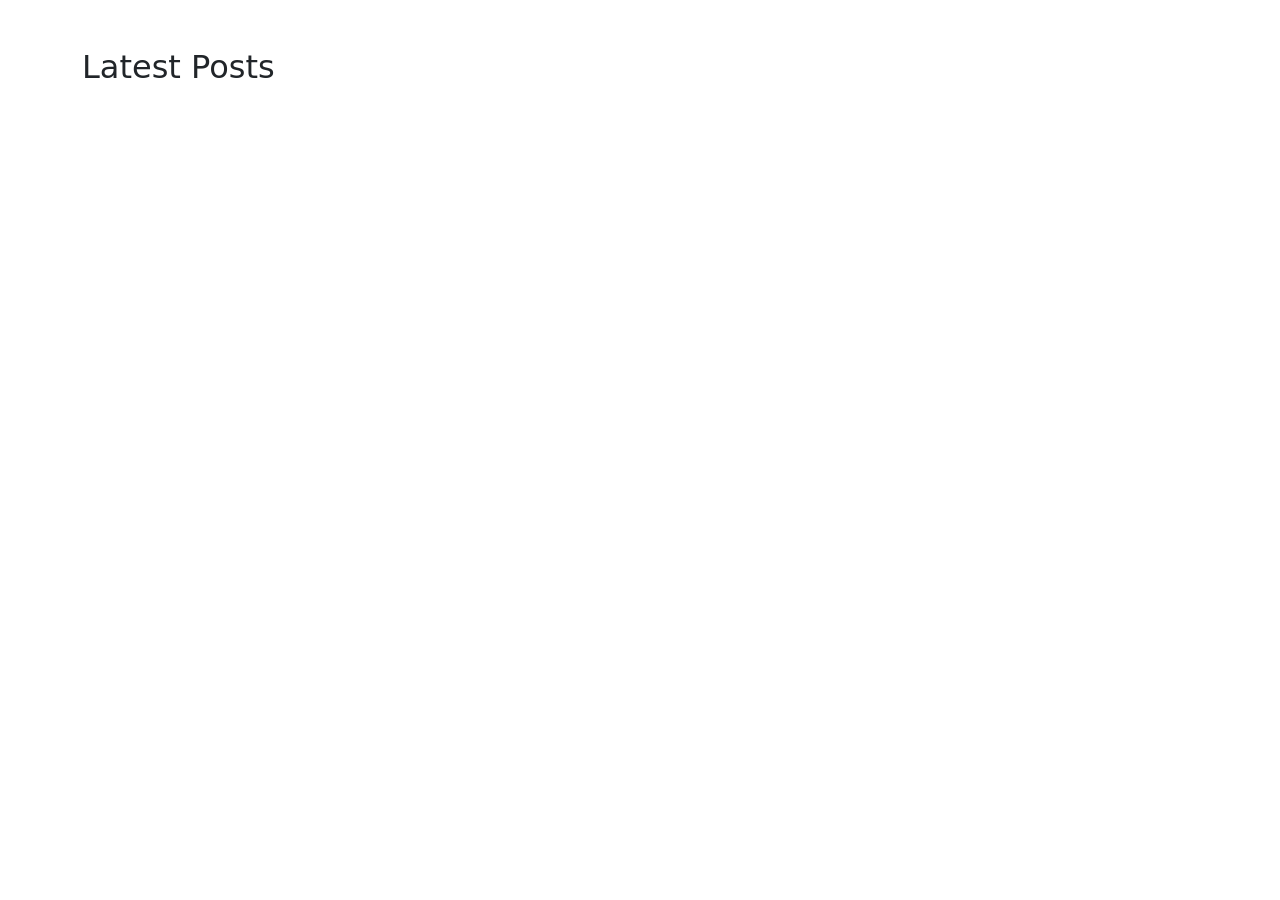
==== projects/portfolio_bootstrap/blog.html @ 954003f8 "[LAYOUT] Setup 2-column blog structure" ====
<!DOCTYPE html>
<html lang="en">
<head>
    <meta charset="UTF-8">
    <meta name="viewport" content="width=device-width, initial-scale=1.0">
    <title>Document</title>
    <link href="https://cdn.jsdelivr.net/npm/bootstrap@5.3.8/dist/css/bootstrap.min.css" rel="stylesheet" integrity="sha384-sRIl4kxILFvY47J16cr9ZwB07vP4J8+LH7qKQnuqkuIAvNWLzeN8tE5YBujZqJLB" crossorigin="anonymous">
    <link rel="stylesheet" href="css/blog.css">
</head>
<body>
    <div class="container my-5">
        <div class="row">
            <div class="col-lg-8">
                <h2 class="mb-4">Latest Posts</h2>
                </div>

            <div class="col-lg-4">
                </div>
        </div>
    </div>
    <script src="https://cdn.jsdelivr.net/npm/bootstrap@5.3.8/dist/js/bootstrap.bundle.min.js" integrity="sha384-FKyoEForCGlyvwx9Hj09JcYn3nv7wiPVlz7YYwJrWVcXK/BmnVDxM+D2scQbITxI" crossorigin="anonymous"></script>    
</body>
</html>
---- projects/portfolio_bootstrap/css/blog.css ----
.sticky-top {
    position: sticky;
    top: 100px; /* Cố định cách mép trên màn hình 100px (để không bị lẹm vào navbar nếu có) */
    z-index: 1; /* Đảm bảo sidebar luôn hiển thị phía trên các phần tử khác */
}

  /* * ĐOẠN 2: CARD STYLING
   * Định dạng lại giao diện của các khối Card (bài viết, widget) trông hiện đại và mượt mà hơn.
   */
.card {
    border: none; /* Bỏ viền mặc định của Bootstrap */
    box-shadow: 0 2px 15px rgba(0, 0, 0, 0.08); /* Đổ bóng nhẹ xung quanh */
    border-radius: 12px; /* Bo tròn các góc 12px */
}
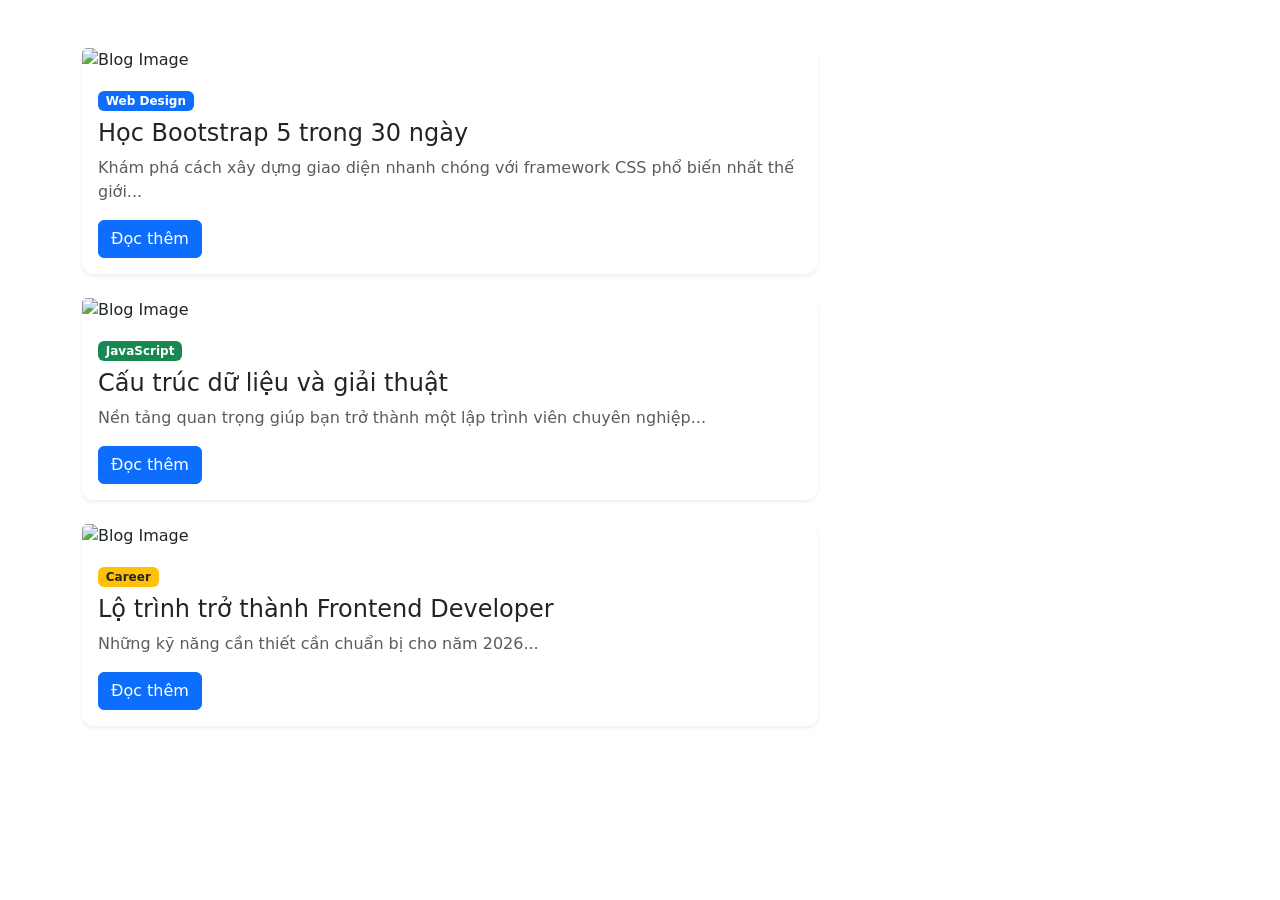
==== commit 11cc8913: "[FEATURE] Add three blog post cards" ====
--- a/projects/portfolio_bootstrap/blog.html
+++ b/projects/portfolio_bootstrap/blog.html
@@ -11,7 +11,35 @@
     <div class="container my-5">
         <div class="row">
             <div class="col-lg-8">
-                <h2 class="mb-4">Latest Posts</h2>
+            <article class="card mb-4 border-0 shadow-sm">
+                <img src="https://picsum.photos/800/400?random=1" class="card-img-top" alt="Blog Image">
+                <div class="card-body">
+                    <span class="badge bg-primary mb-2">Web Design</span>
+                    <h3 class="card-title h4">Học Bootstrap 5 trong 30 ngày</h3>
+                    <p class="card-text text-muted">Khám phá cách xây dựng giao diện nhanh chóng với framework CSS phổ biến nhất thế giới...</p>
+                    <a href="#" class="btn btn-primary">Đọc thêm</a>
+                </div>
+            </article>
+
+            <article class="card mb-4 border-0 shadow-sm">
+                <img src="https://picsum.photos/800/400?random=2" class="card-img-top" alt="Blog Image">
+                <div class="card-body">
+                    <span class="badge bg-success mb-2">JavaScript</span>
+                    <h3 class="card-title h4">Cấu trúc dữ liệu và giải thuật</h3>
+                    <p class="card-text text-muted">Nền tảng quan trọng giúp bạn trở thành một lập trình viên chuyên nghiệp...</p>
+                    <a href="#" class="btn btn-primary">Đọc thêm</a>
+                </div>
+            </article>
+
+            <article class="card mb-4 border-0 shadow-sm">
+                <img src="https://picsum.photos/800/400?random=3" class="card-img-top" alt="Blog Image">
+                <div class="card-body">
+                    <span class="badge bg-warning text-dark mb-2">Career</span>
+                    <h3 class="card-title h4">Lộ trình trở thành Frontend Developer</h3>
+                    <p class="card-text text-muted">Những kỹ năng cần thiết cần chuẩn bị cho năm 2026...</p>
+                    <a href="#" class="btn btn-primary">Đọc thêm</a>
+                </div>
+            </article>
                 </div>
 
             <div class="col-lg-4">
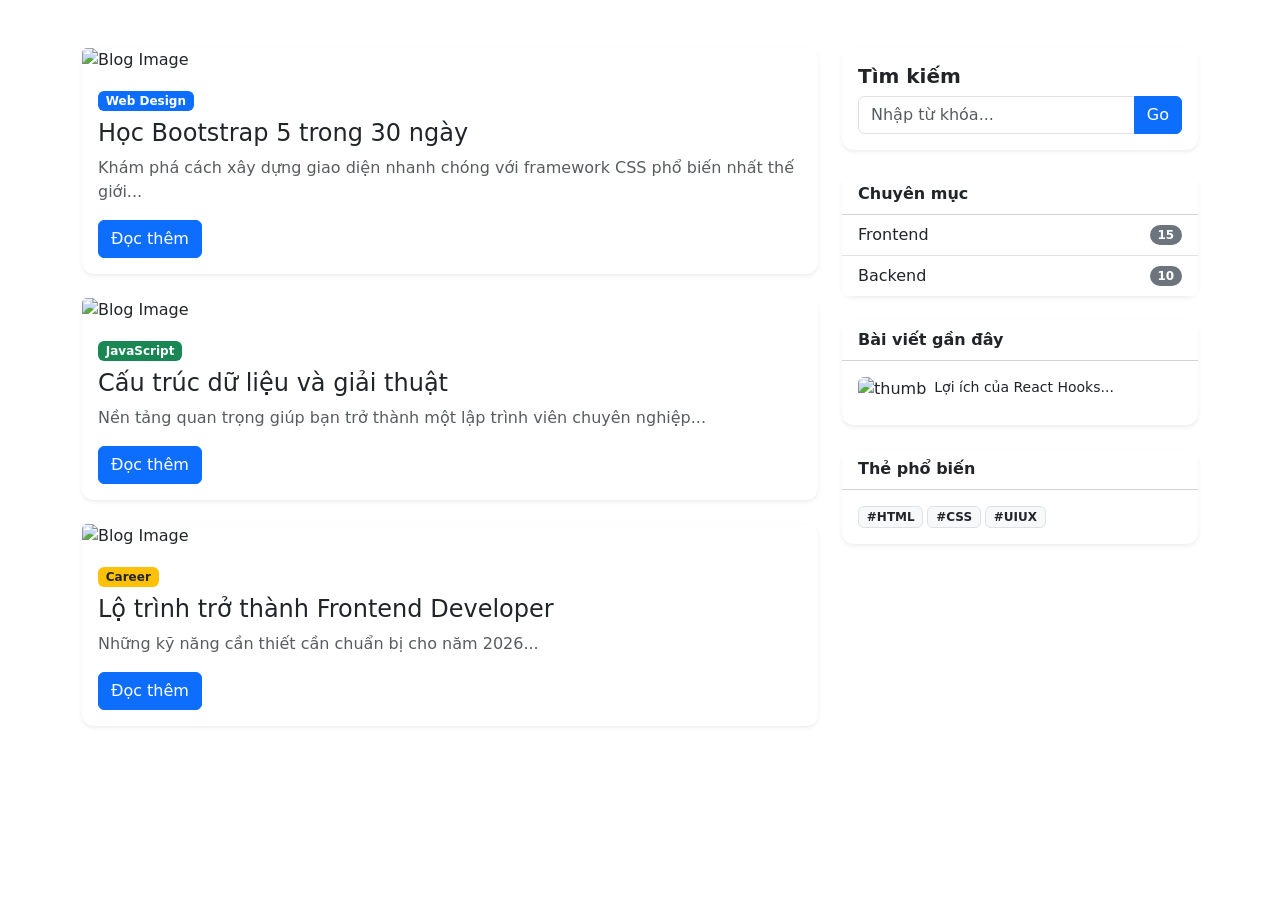
==== commit a45ff18b: "[UI] Implement four sidebar widgets" ====
--- a/projects/portfolio_bootstrap/blog.html
+++ b/projects/portfolio_bootstrap/blog.html
@@ -43,6 +43,48 @@
                 </div>
 
             <div class="col-lg-4">
+                <div class="sidebar-content">
+                    <div class="card mb-4 shadow-sm border-0">
+                        <div class="card-body">
+                            <h5 class="fw-bold">Tìm kiếm</h5>
+                            <div class="input-group">
+                                <input type="text" class="form-control" placeholder="Nhập từ khóa...">
+                                <button class="btn btn-primary">Go</button>
+                            </div>
+                        </div>
+                    </div>
+
+                    <div class="card mb-4 shadow-sm border-0">
+                        <div class="card-header bg-white fw-bold">Chuyên mục</div>
+                        <ul class="list-group list-group-flush">
+                            <li class="list-group-item d-flex justify-content-between align-items-center">
+                                Frontend <span class="badge bg-secondary rounded-pill">15</span>
+                            </li>
+                            <li class="list-group-item d-flex justify-content-between align-items-center">
+                                Backend <span class="badge bg-secondary rounded-pill">10</span>
+                            </li>
+                        </ul>
+                    </div>
+
+                    <div class="card mb-4 shadow-sm border-0">
+                        <div class="card-header bg-white fw-bold">Bài viết gần đây</div>
+                        <div class="card-body">
+                            <div class="d-flex mb-2">
+                                <img src="https://picsum.photos/50/50?random=1" class="rounded me-2" alt="thumb">
+                                <p class="small mb-0">Lợi ích của React Hooks...</p>
+                            </div>
+                        </div>
+                    </div>
+
+                    <div class="card mb-4 shadow-sm border-0">
+                        <div class="card-header bg-white fw-bold">Thẻ phổ biến</div>
+                        <div class="card-body flex-wrap gap-1 d-flex">
+                            <span class="badge bg-light text-dark border">#HTML</span>
+                            <span class="badge bg-light text-dark border">#CSS</span>
+                            <span class="badge bg-light text-dark border">#UIUX</span>
+                        </div>
+                    </div>
+                </div>
                 </div>
         </div>
     </div>
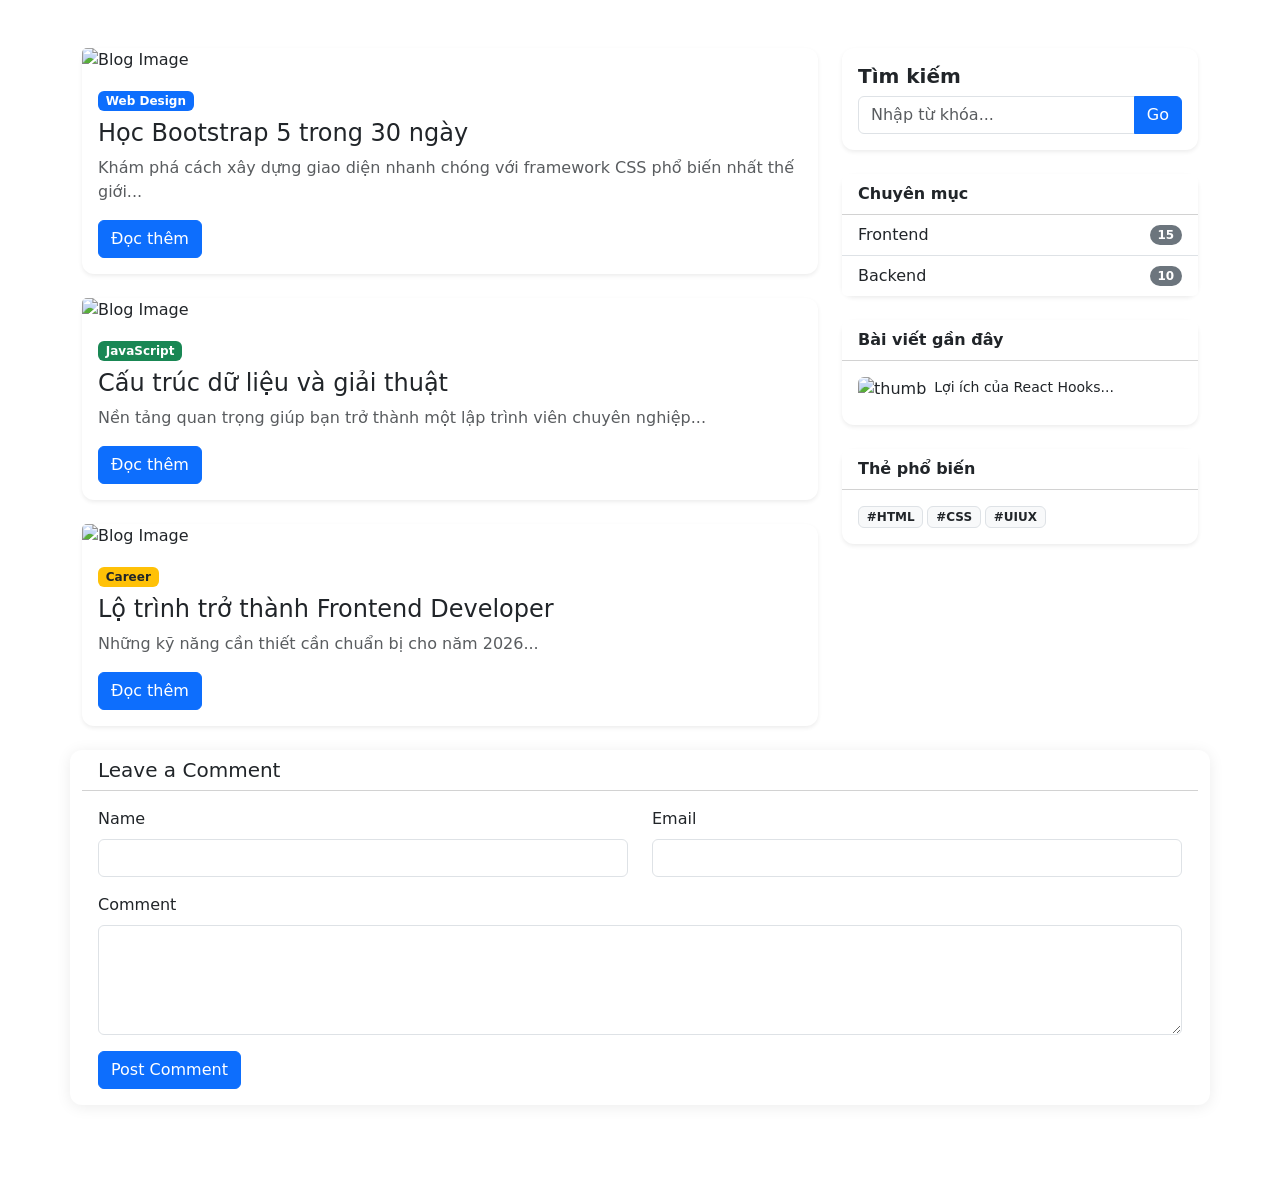
==== commit 9cff0b75: "[UI] Create comment form layout" ====
--- a/projects/portfolio_bootstrap/blog.html
+++ b/projects/portfolio_bootstrap/blog.html
@@ -86,6 +86,30 @@
                     </div>
                 </div>
                 </div>
+            <div class="card mb-4">
+            <div class="card-header bg-white">
+                <h5 class="mb-0">Leave a Comment</h5>
+            </div>
+            <div class="card-body">
+                <form>
+                    <div class="row">
+                        <div class="col-md-6 mb-3">
+                            <label for="name" class="form-label">Name</label>
+                            <input type="text" class="form-control" id="name" required>
+                        </div>
+                        <div class="col-md-6 mb-3">
+                            <label for="email" class="form-label">Email</label>
+                            <input type="email" class="form-control" id="email" required>
+                        </div>
+                    </div>
+                    <div class="mb-3">
+                        <label for="comment" class="form-label">Comment</label>
+                        <textarea class="form-control" id="comment" rows="4" required></textarea>
+                    </div>
+                    <button type="submit" class="btn btn-primary">Post Comment</button>
+                </form>
+            </div>
+        </div>
         </div>
     </div>
     <script src="https://cdn.jsdelivr.net/npm/bootstrap@5.3.8/dist/js/bootstrap.bundle.min.js" integrity="sha384-FKyoEForCGlyvwx9Hj09JcYn3nv7wiPVlz7YYwJrWVcXK/BmnVDxM+D2scQbITxI" crossorigin="anonymous"></script>    
--- a/projects/portfolio_bootstrap/css/blog.css
+++ b/projects/portfolio_bootstrap/css/blog.css
@@ -1,13 +1,9 @@
-
 .sticky-top {
     position: sticky;
     top: 100px; /* Cố định cách mép trên màn hình 100px (để không bị lẹm vào navbar nếu có) */
     z-index: 1; /* Đảm bảo sidebar luôn hiển thị phía trên các phần tử khác */
 }
 
-  /* * ĐOẠN 2: CARD STYLING
-   * Định dạng lại giao diện của các khối Card (bài viết, widget) trông hiện đại và mượt mà hơn.
-   */
 .card {
     border: none; /* Bỏ viền mặc định của Bootstrap */
     box-shadow: 0 2px 15px rgba(0, 0, 0, 0.08); /* Đổ bóng nhẹ xung quanh */
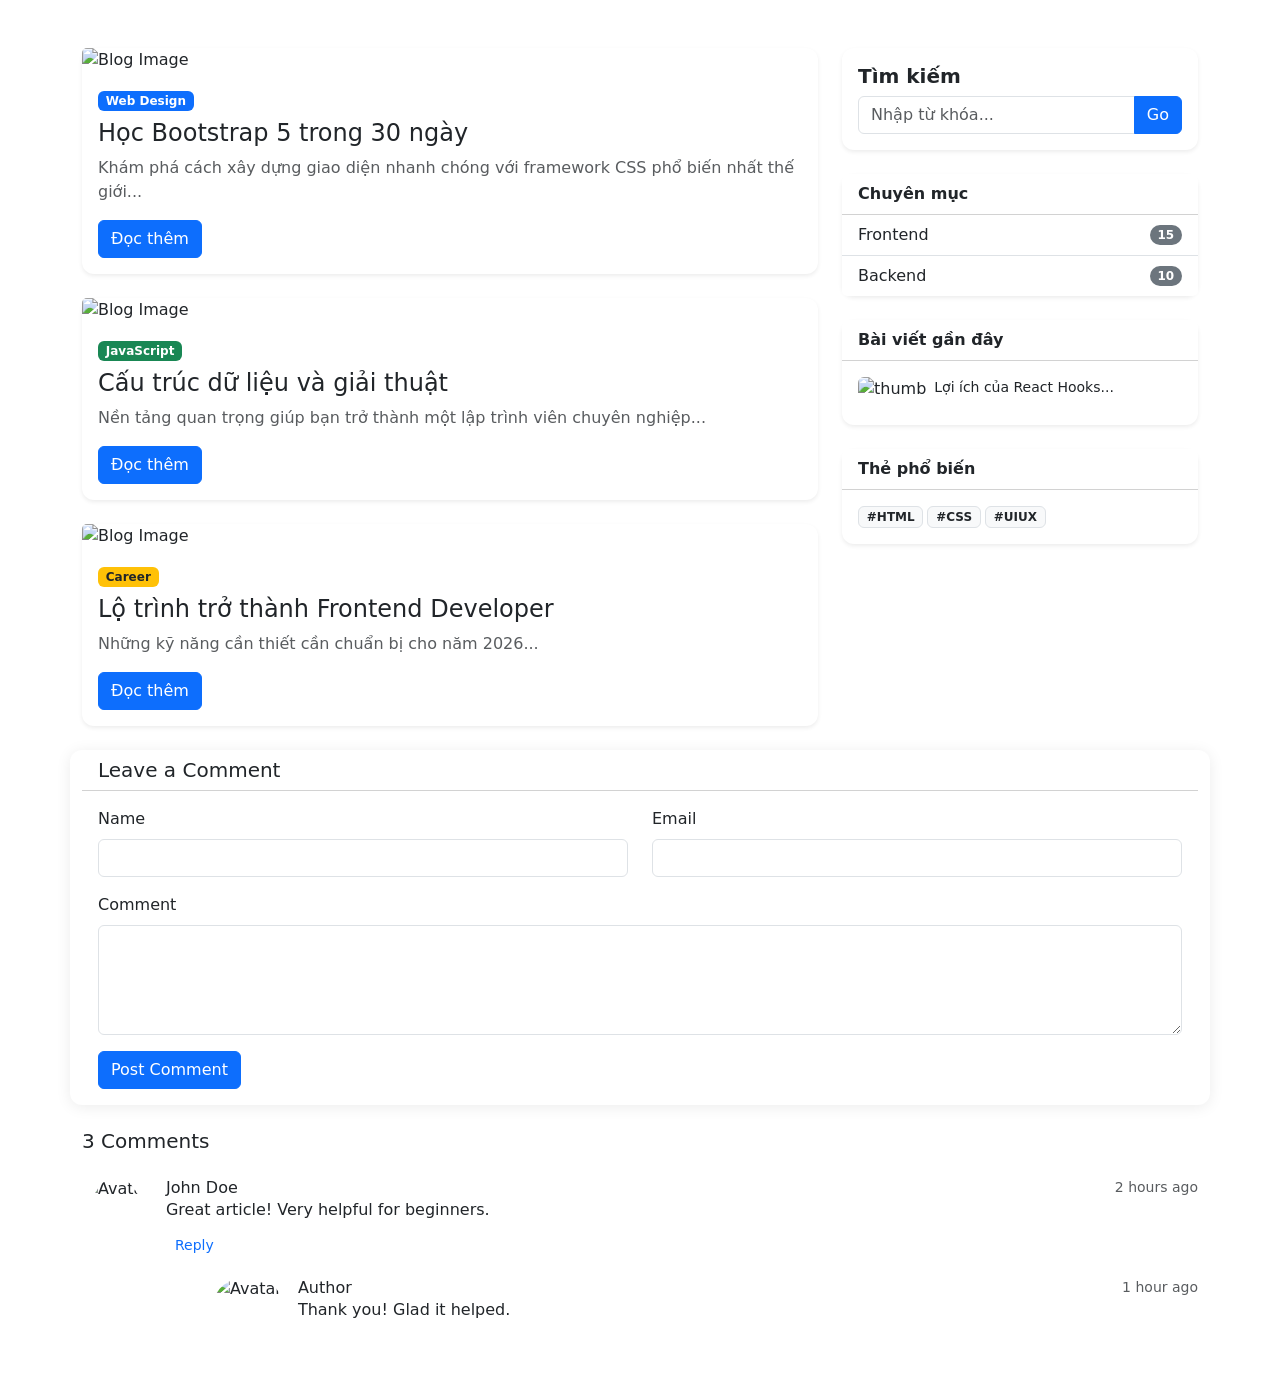
==== commit 5c432d0c: "[FEATURE] Implement threaded comments structure" ====
--- a/projects/portfolio_bootstrap/blog.html
+++ b/projects/portfolio_bootstrap/blog.html
@@ -111,6 +111,43 @@
             </div>
         </div>
         </div>
+                <div class="comments-section">
+            <h5 class="mb-4">3 Comments</h5>
+
+            <!-- Parent Comment -->
+            <div class="comment mb-4">
+                <div class="d-flex">
+                    <img src="https://via.placeholder.com/50" class="rounded-circle me-3" alt="Avatar">
+                    <div class="flex-grow-1">
+                        <div class="d-flex justify-content-between align-items-center">
+                            <h6 class="mb-0">John Doe</h6>
+                            <small class="text-muted">2 hours ago</small>
+                        </div>
+                        <p class="mb-2">Great article! Very helpful for beginners.</p>
+                        <button class="btn btn-sm btn-link text-decoration-none">
+                            <i class="bi bi-reply"></i> Reply
+                        </button>
+
+                        <!-- Nested Reply -->
+                        <div class="comment reply ms-5 mt-3">
+                            <div class="d-flex">
+                                <img src="https://via.placeholder.com/40" class="rounded-circle me-3" alt="Avatar">
+                                <div class="flex-grow-1">
+                                    <div class="d-flex justify-content-between align-items-center">
+                                        <h6 class="mb-0">Author</h6>
+                                        <small class="text-muted">1 hour ago</small>
+                                    </div>
+                                    <p class="mb-2">Thank you! Glad it helped.</p>
+                                </div>
+                            </div>
+                        </div>
+                    </div>
+                </div>
+            </div>
+            <!-- More comments... -->
+            
+            
+        </div>
     </div>
     <script src="https://cdn.jsdelivr.net/npm/bootstrap@5.3.8/dist/js/bootstrap.bundle.min.js" integrity="sha384-FKyoEForCGlyvwx9Hj09JcYn3nv7wiPVlz7YYwJrWVcXK/BmnVDxM+D2scQbITxI" crossorigin="anonymous"></script>    
 </body>
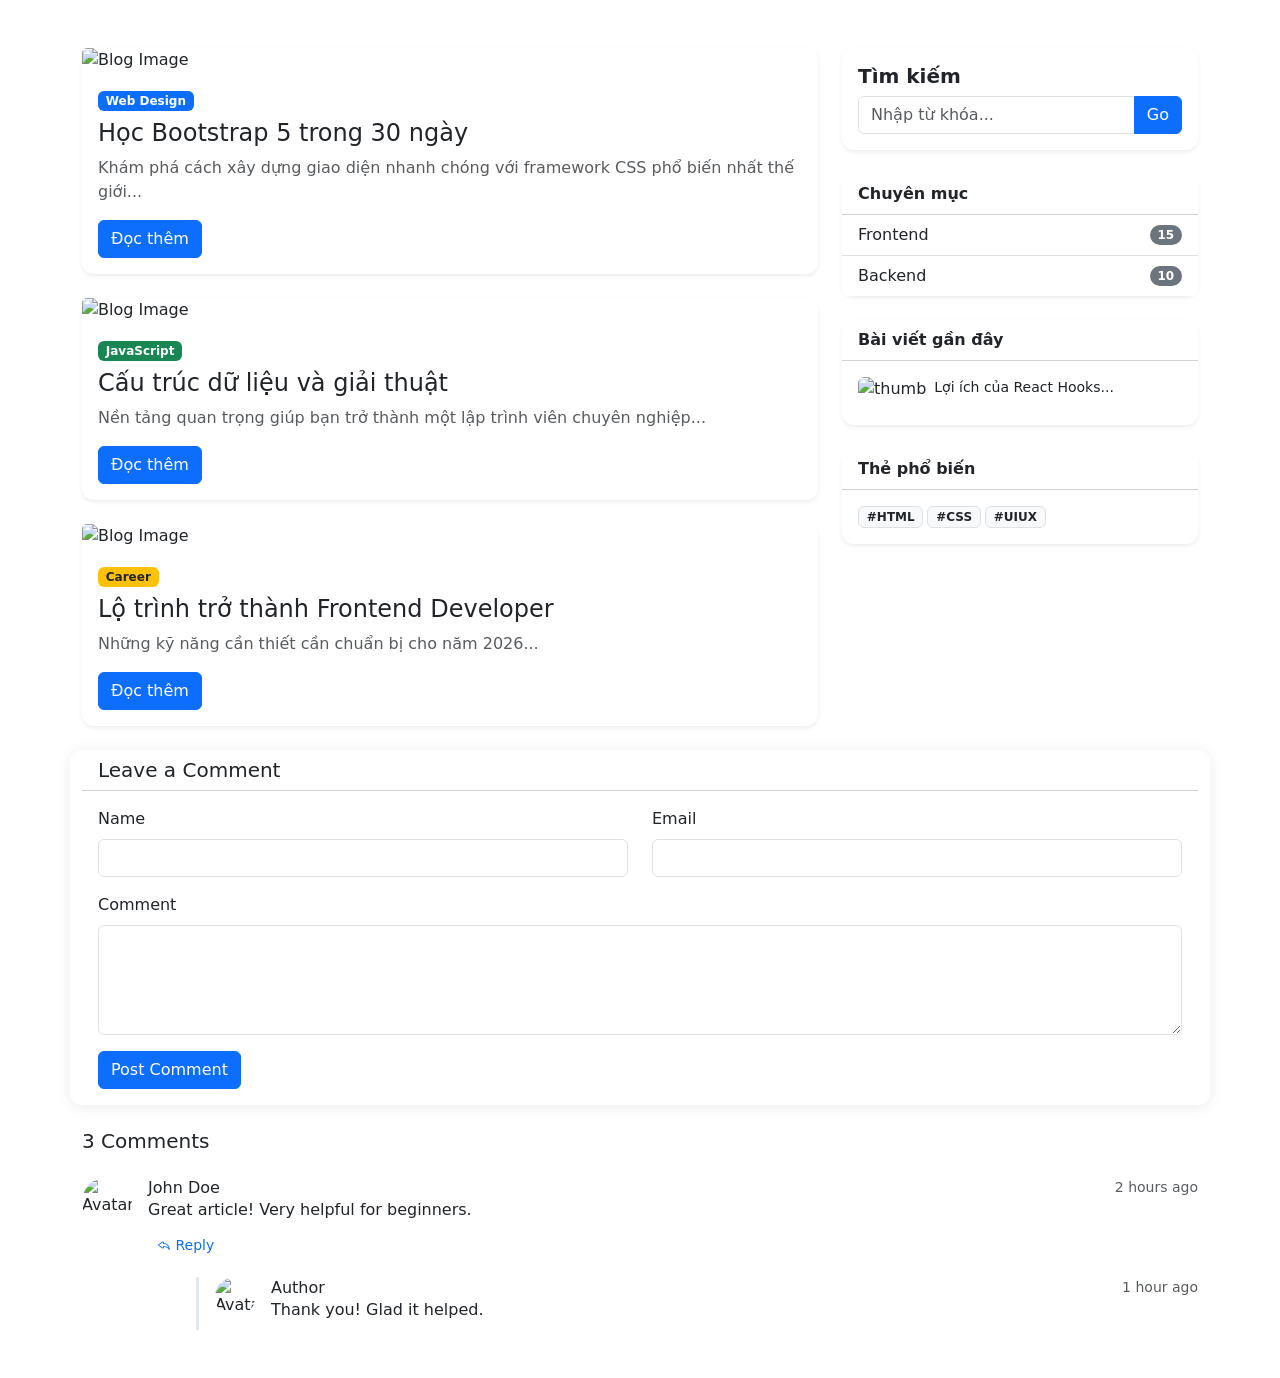
==== commit 64497af4: "[STYLE] Add custom CSS and Bootstrap Icons for comments" ====
--- a/projects/portfolio_bootstrap/blog.html
+++ b/projects/portfolio_bootstrap/blog.html
@@ -6,6 +6,8 @@
     <title>Document</title>
     <link href="https://cdn.jsdelivr.net/npm/bootstrap@5.3.8/dist/css/bootstrap.min.css" rel="stylesheet" integrity="sha384-sRIl4kxILFvY47J16cr9ZwB07vP4J8+LH7qKQnuqkuIAvNWLzeN8tE5YBujZqJLB" crossorigin="anonymous">
     <link rel="stylesheet" href="css/blog.css">
+    <link rel="stylesheet" href="css/comments.css">
+    <link rel="stylesheet" href="https://cdn.jsdelivr.net/npm/bootstrap-icons@1.11.2/font/bootstrap-icons.css">
 </head>
 <body>
     <div class="container my-5">
@@ -117,7 +119,7 @@
             <!-- Parent Comment -->
             <div class="comment mb-4">
                 <div class="d-flex">
-                    <img src="https://via.placeholder.com/50" class="rounded-circle me-3" alt="Avatar">
+                    <img src="https://picsum.photos/50/50?random=1" class="rounded-circle me-3" alt="Avatar">
                     <div class="flex-grow-1">
                         <div class="d-flex justify-content-between align-items-center">
                             <h6 class="mb-0">John Doe</h6>
@@ -131,7 +133,7 @@
                         <!-- Nested Reply -->
                         <div class="comment reply ms-5 mt-3">
                             <div class="d-flex">
-                                <img src="https://via.placeholder.com/40" class="rounded-circle me-3" alt="Avatar">
+                                <img src="https://picsum.photos/50/50?random=1" class="rounded-circle me-3" alt="Avatar">
                                 <div class="flex-grow-1">
                                     <div class="d-flex justify-content-between align-items-center">
                                         <h6 class="mb-0">Author</h6>
--- a/projects/portfolio_bootstrap/css/comments.css
+++ b/projects/portfolio_bootstrap/css/comments.css
@@ -0,0 +1,33 @@
+/* Kích thước Avatar cho bình luận gốc (50px) */
+.comment img.rounded-circle {
+        width: 50px;
+        height: 50px;
+        object-fit: cover;
+    }
+
+/* Kích thước Avatar nhỏ hơn cho bình luận trả lời (40px) */
+.comment .reply img.rounded-circle {
+        width: 40px;
+        height: 40px;
+    }
+
+    /* Reply Indentation: Tạo đường gạch dọc và lùi lề cho bình luận trả lời */
+.comment .reply {
+        border-left: 3px solid #e2e8f0;
+        padding-left: 1rem;
+    }
+
+    /* Lùi vào trong 3rem (tương đương class ms-5) */
+.comment .reply.ms-5 {
+        margin-left: 3rem;
+    }
+
+    /* Nút Reply: Màu sắc và hiệu ứng khi di chuột */
+.action-reply {
+        color: #0d6efd; /* Màu primary mặc định của Bootstrap */
+        transition: color 0.2s ease;
+    }
+
+.action-reply:hover {
+        color: #0a58ca; /* Tối hơn 10% khi hover */
+}
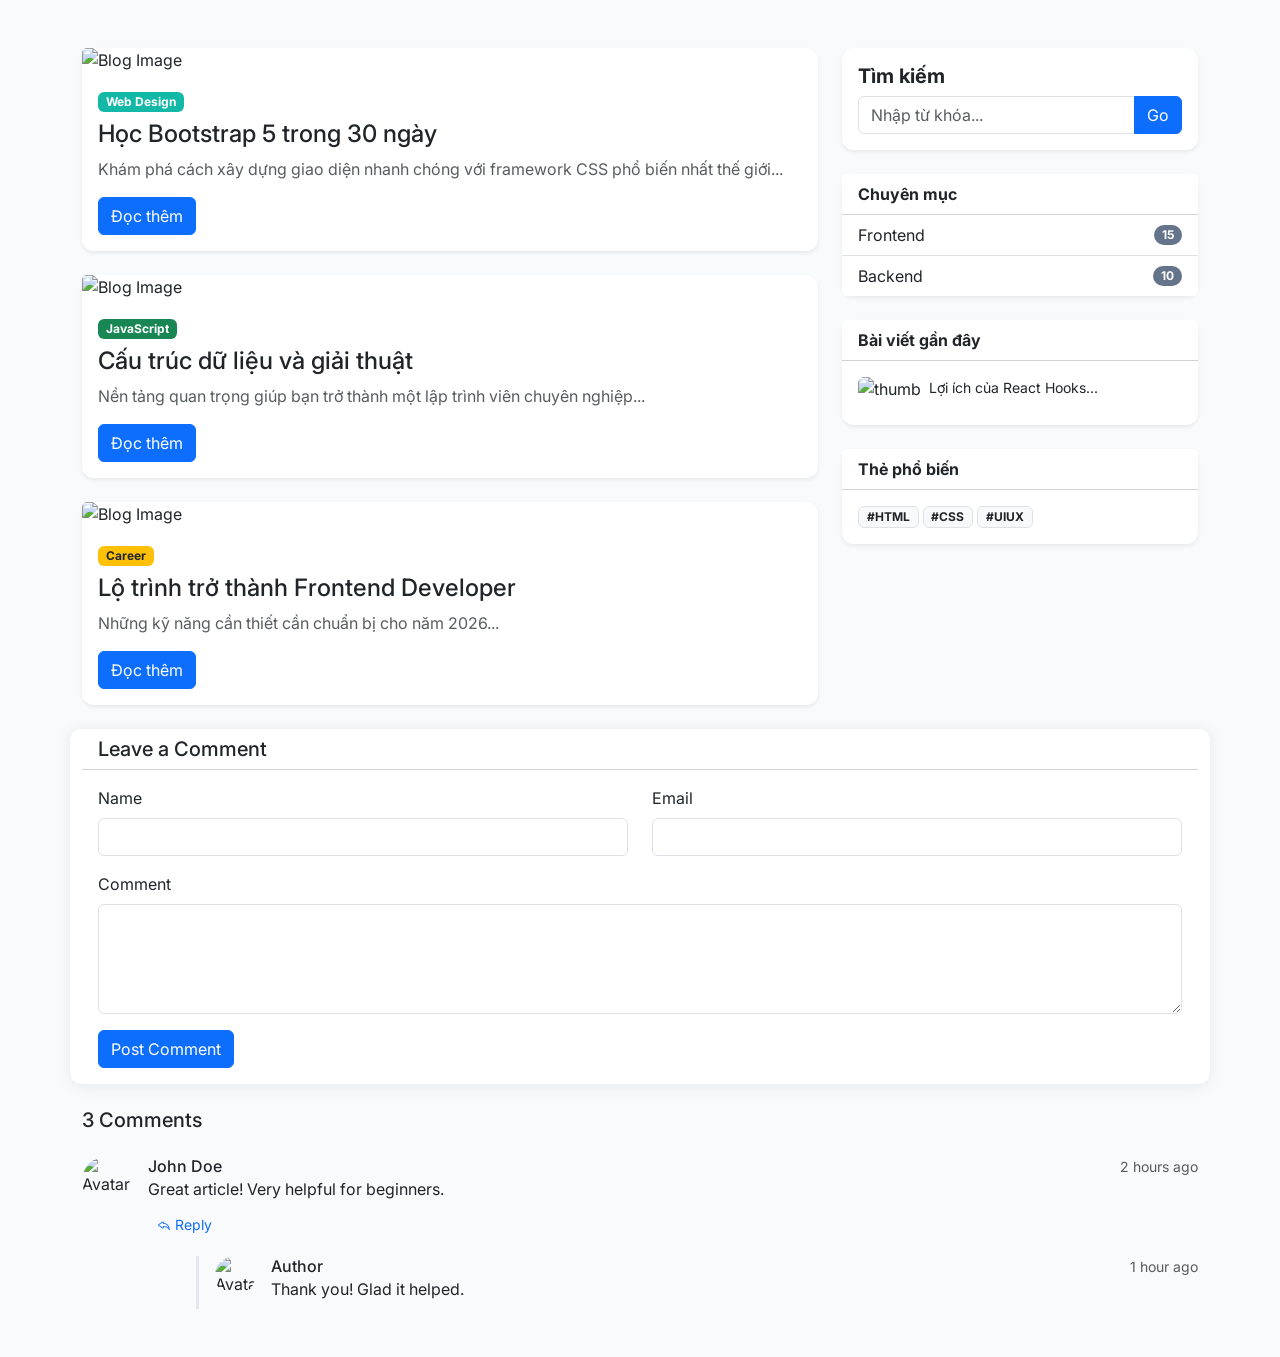
==== commit e44f5c0f: "[STYLE] Setup typography and CSS variables" ====
--- a/projects/portfolio_bootstrap/blog.html
+++ b/projects/portfolio_bootstrap/blog.html
@@ -7,7 +7,9 @@
     <link href="https://cdn.jsdelivr.net/npm/bootstrap@5.3.8/dist/css/bootstrap.min.css" rel="stylesheet" integrity="sha384-sRIl4kxILFvY47J16cr9ZwB07vP4J8+LH7qKQnuqkuIAvNWLzeN8tE5YBujZqJLB" crossorigin="anonymous">
     <link rel="stylesheet" href="css/blog.css">
     <link rel="stylesheet" href="css/comments.css">
+    <link rel="stylesheet" href="css/custom-theme.css">
     <link rel="stylesheet" href="https://cdn.jsdelivr.net/npm/bootstrap-icons@1.11.2/font/bootstrap-icons.css">
+    <link href="https://fonts.googleapis.com/css2?family=Inter:wght@400;500;600;700&display=swap" rel="stylesheet">
 </head>
 <body>
     <div class="container my-5">
--- a/projects/portfolio_bootstrap/css/custom-theme.css
+++ b/projects/portfolio_bootstrap/css/custom-theme.css
@@ -0,0 +1,20 @@
+/* 1. Thiết lập biến màu sắc và font chữ cho toàn trang */
+:root {
+        /* Color Palette Documentation */
+        /* Primary: Teal 500 */
+    --bs-primary: #14b8a6;
+    --bs-primary-hover: #0d9488;
+    --bs-primary-rgb: 20, 184, 166;
+        /* Secondary: Slate 500 */
+    --bs-secondary: #64748b;
+    --bs-secondary-rgb: 100, 116, 139;
+
+        /* Typography */
+    --bs-body-font-family: 'Inter', system-ui, sans-serif;
+}
+
+    /* 2. Ghi đè cấu hình mặc định (Reboot) của thẻ body */
+body {
+    font-family: var(--bs-body-font-family);
+    background-color: #f8fafc; /* Slate 50 - Màu nền sáng nhẹ */
+}
